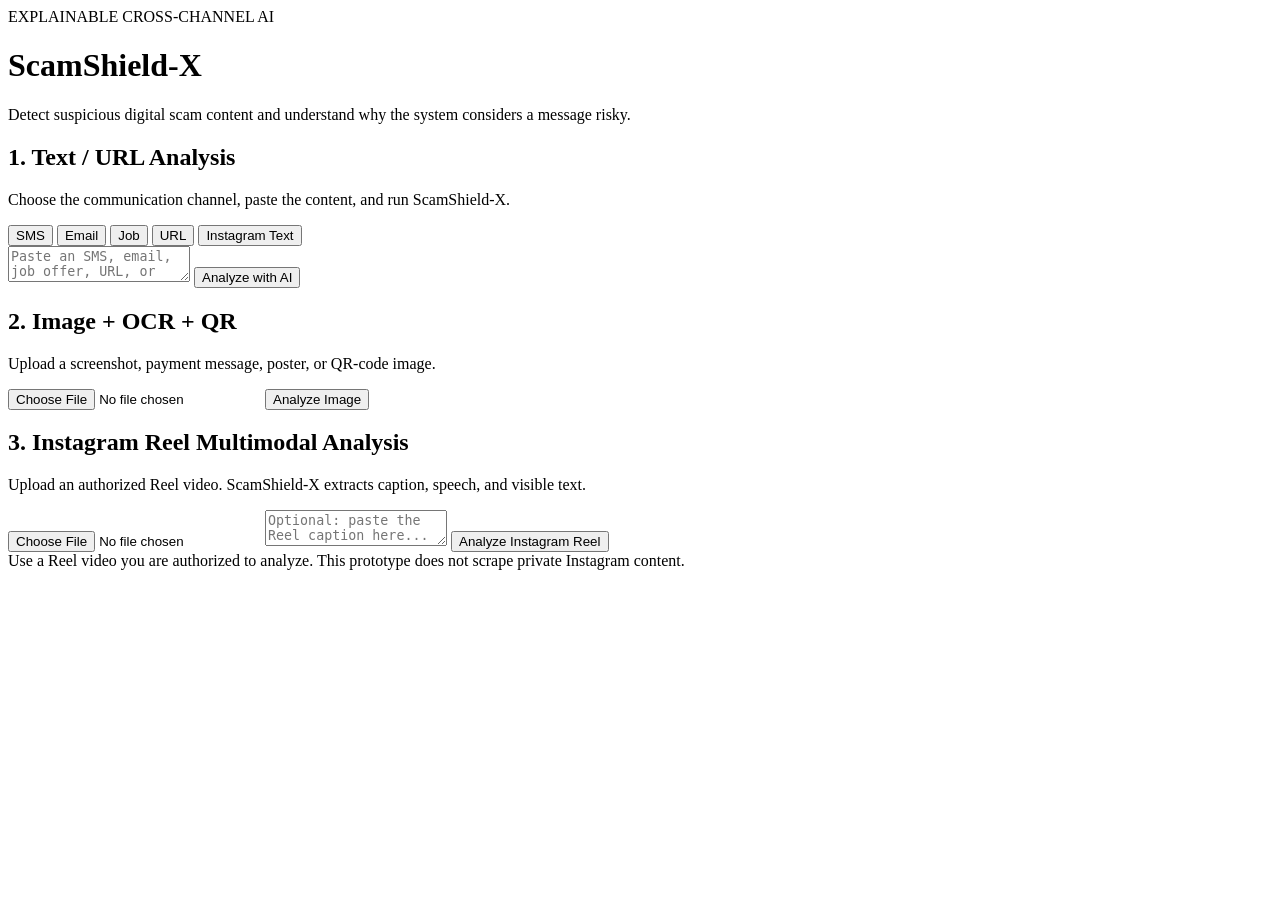
==== templates/index.html @ fc2a714b "Initial ScamShield-X project" ====
<!DOCTYPE html>
<html lang="en">

<head>

    <meta charset="UTF-8">

    <meta
        name="viewport"
        content="width=device-width, initial-scale=1.0"
    >

    <title>ScamShield-X</title>

    <link
        rel="stylesheet"
        href="{{ url_for('static', filename='style.css') }}"
    >

    <style>

        /* ==================================================
           EXPLAINABLE AI
           ================================================== */

        .xai-meta {
            margin-top: 10px;
            margin-bottom: 14px;
            font-size: 0.88rem;
            opacity: 0.75;
            line-height: 1.5;
        }

        .xai-item {
            margin-bottom: 14px;
            padding: 10px 0 10px 12px;
        }

        .xai-feature {
            font-weight: 700;
            font-size: 1rem;
        }

        .xai-direction {
            font-weight: 700;
            margin-top: 4px;
        }

        .xai-contribution {
            opacity: 0.78;
            font-size: 0.9rem;
            margin-top: 4px;
        }

        .scam-feature {
            border-left: 3px solid #ff5c75;
        }

        .legit-feature {
            border-left: 3px solid #35d07f;
        }

        .engine-box {
            margin-top: 15px;
            padding: 10px 14px;
            border-radius: 10px;
            background: rgba(255,255,255,0.05);
            font-size: 0.9rem;
        }

        .type-list {
            display: flex;
            flex-wrap: wrap;
            gap: 8px;
            margin-top: 8px;
        }

        .type-badge {
            padding: 5px 10px;
            border-radius: 999px;
            background: rgba(255,255,255,0.08);
            font-size: 0.82rem;
        }

        .confidence-box {
            margin-top: 10px;
            font-size: 0.95rem;
        }

    </style>

</head>


<body>

<div class="container">


    <!-- ==================================================
         HEADER
         ================================================== -->

    <header class="hero">

        <div class="badge">
            EXPLAINABLE CROSS-CHANNEL AI
        </div>

        <h1>
            ScamShield-X
        </h1>

        <p>
            Detect suspicious digital scam content
            and understand why the system considers
            a message risky.
        </p>

    </header>


    <!-- ==================================================
         TEXT ANALYSIS
         ================================================== -->

    <section class="card">

        <h2>
            1. Text / URL Analysis
        </h2>

        <p class="muted">
            Choose the communication channel,
            paste the content, and run ScamShield-X.
        </p>


        <div class="channel-grid">

            <button
                class="channel active"
                data-channel="sms"
            >
                SMS
            </button>

            <button
                class="channel"
                data-channel="email"
            >
                Email
            </button>

            <button
                class="channel"
                data-channel="job"
            >
                Job
            </button>

            <button
                class="channel"
                data-channel="url"
            >
                URL
            </button>

            <button
                class="channel"
                data-channel="instagram"
            >
                Instagram Text
            </button>

        </div>


        <textarea
            id="inputText"
            placeholder="Paste an SMS, email, job offer, URL, or Instagram caption/text..."
        ></textarea>


        <button
            id="analyzeButton"
            class="primary"
        >
            Analyze with AI
        </button>

    </section>


    <!-- ==================================================
         IMAGE ANALYSIS
         ================================================== -->

    <section class="card">

        <h2>
            2. Image + OCR + QR
        </h2>

        <p class="muted">
            Upload a screenshot, payment message,
            poster, or QR-code image.
        </p>


        <input
            id="imageInput"
            type="file"
            accept=".png,.jpg,.jpeg,.webp"
        >


        <button
            id="imageButton"
            class="secondary"
        >
            Analyze Image
        </button>

    </section>


    <!-- ==================================================
         REEL ANALYSIS
         ================================================== -->

    <section class="card">

        <h2>
            3. Instagram Reel Multimodal Analysis
        </h2>

        <p class="muted">
            Upload an authorized Reel video.
            ScamShield-X extracts caption,
            speech, and visible text.
        </p>


        <input
            id="videoInput"
            type="file"
            accept=".mp4,.mov,.avi,.mkv"
        >


        <textarea
            id="caption"
            class="small-textarea"
            placeholder="Optional: paste the Reel caption here..."
        ></textarea>


        <button
            id="reelButton"
            class="primary"
        >
            Analyze Instagram Reel
        </button>


        <div class="note">

            Use a Reel video you are authorized to analyze.
            This prototype does not scrape private Instagram content.

        </div>

    </section>


    <!-- ==================================================
         RESULT
         ================================================== -->

    <section
        class="card result"
        id="result"
        hidden
    >


        <!-- STATUS -->

        <div
            id="status"
            class="status"
        ></div>


        <!-- SUMMARY -->

        <div class="summary-grid">


            <div>

                <span>
                    Channel
                </span>

                <strong id="resultChannel">
                    -
                </strong>

            </div>


            <div>

                <span>
                    Language
                </span>

                <strong id="resultLanguage">
                    -
                </strong>

            </div>


            <div>

                <span>
                    Risk level
                </span>

                <strong id="riskLevel">
                    -
                </strong>

            </div>


            <div>

                <span>
                    Risk score
                </span>

                <strong id="riskScore">
                    -
                </strong>

            </div>


        </div>


        <!-- RISK BAR -->

        <div class="risk-bar">

            <div id="riskFill"></div>

        </div>


        <!-- CONFIDENCE -->

        <div
            class="confidence-box"
            id="confidenceBox"
        ></div>


        <!-- ANALYSIS ENGINE -->

        <div
            class="engine-box"
            id="engineBox"
        ></div>


        <!-- SCAM TYPES -->

        <div
            id="scamTypesBox"
            class="engine-box"
            hidden
        >

            <strong>
                Detected scam categories
            </strong>

            <div
                id="scamTypes"
                class="type-list"
            ></div>

        </div>


        <!-- ==================================================
             EXPLANATION COLUMNS
             ================================================== -->

        <div class="two-col">


            <!-- RULE-BASED EVIDENCE -->

            <div>

                <h3>
                    Rule-based evidence
                </h3>

                <ul id="reasonsList"></ul>

            </div>


            <!-- EXPLAINABLE AI / ML -->

            <div>

                <h3>
                    Explainable AI / ML explanation
                </h3>

                <div
                    class="xai-meta"
                    id="xaiMeta"
                ></div>

                <ul id="xaiList"></ul>

            </div>


        </div>


        <!-- ==================================================
             REEL DETAILS
             ================================================== -->

        <div
            id="reelDetails"
            class="evidence"
            hidden
        >

            <h3>
                Instagram Reel evidence
            </h3>


            <label>
                Caption
            </label>

            <pre id="captionOut"></pre>


            <label>
                Speech transcript
            </label>

            <pre id="transcriptOut"></pre>


            <label>
                On-screen OCR text
            </label>

            <pre id="ocrOut"></pre>


            <label>
                Combined model input
            </label>

            <pre id="combinedOut"></pre>

        </div>


        <!-- ==================================================
             IMAGE DETAILS
             ================================================== -->

        <div
            id="imageDetails"
            class="evidence"
            hidden
        >

            <h3>
                Image evidence
            </h3>


            <label>
                OCR text
            </label>

            <pre id="imageOcrOut"></pre>


            <label>
                QR content
            </label>

            <pre id="qrOut"></pre>

        </div>


        <!-- ==================================================
             SAFETY RECOMMENDATION
             ================================================== -->

        <div class="recommendation">

            <h3>
                Safety recommendation
            </h3>

            <p id="recommendation"></p>

        </div>


    </section>


    <!-- ==================================================
         ERROR
         ================================================== -->

    <div
        id="error"
        class="error"
        hidden
    ></div>


</div>


<script>


// ==========================================================
// GLOBAL STATE
// ==========================================================

let selectedChannel = "sms";


// ==========================================================
// HELPER
// ==========================================================

function $(id) {
    return document.getElementById(id);
}


// ==========================================================
// ERROR HANDLING
// ==========================================================

function setError(message) {

    $("error").textContent =
        message || "Unknown error.";

    $("error").hidden = false;

}


function clearError() {

    $("error").hidden = true;

}


// ==========================================================
// RESET OPTIONAL EVIDENCE
// ==========================================================

function resetEvidence() {

    $("reelDetails").hidden = true;

    $("imageDetails").hidden = true;

}


// ==========================================================
// HTML ESCAPING
// ==========================================================

function escapeHtml(value) {

    return String(value).replace(
        /[&<>'"]/g,
        character => ({

            "&": "&amp;",
            "<": "&lt;",
            ">": "&gt;",
            "'": "&#39;",
            '"': "&quot;"

        }[character])
    );

}


// ==========================================================
// CONFIDENCE FORMAT
// ==========================================================

function formatConfidence(value) {

    const number = Number(value);

    if (!Number.isFinite(number)) {
        return "N/A";
    }

    return (
        Math.max(
            0,
            Math.min(
                100,
                number * 100
            )
        ).toFixed(1)
        + "%"
    );

}


// ==========================================================
// DISPLAY ANALYSIS RESULT
// ==========================================================

function displayResult(data) {

    $("result").hidden = false;

    resetEvidence();


    // ------------------------------------------------------
    // Prediction
    // ------------------------------------------------------

    const scam =
        data.prediction === "SCAM";

    const suspicious =
        data.prediction === "SUSPICIOUS";


    if (scam) {

        $("status").textContent =
            "🚨 SCAM DETECTED";

        $("status").className =
            "status scam";

    }

    else if (suspicious) {

        $("status").textContent =
            "⚠️ SUSPICIOUS CONTENT";

        $("status").className =
            "status scam";

    }

    else {

        $("status").textContent =
            "✅ LIKELY LEGITIMATE";

        $("status").className =
            "status safe";

    }


    // ------------------------------------------------------
    // Summary
    // ------------------------------------------------------

    $("resultChannel").textContent =
        data.channel || "-";


    $("resultLanguage").textContent =
        data.language || "-";


    $("riskLevel").textContent =
        data.risk_level || "-";


    const riskScore =
        Number(data.risk_score || 0);


    $("riskScore").textContent =
        riskScore.toFixed(1) + "%";


    // Risk progress bar

    $("riskFill").style.width =
        Math.max(
            0,
            Math.min(
                100,
                riskScore
            )
        ) + "%";


    // ------------------------------------------------------
    // Confidence
    // ------------------------------------------------------

    $("confidenceBox").innerHTML =
        "<strong>Confidence:</strong> "
        +
        escapeHtml(
            formatConfidence(
                data.confidence
            )
        );


    // ------------------------------------------------------
    // Analysis engine
    // ------------------------------------------------------

    const engine =
        data._engine || "unknown";


    if (engine === "openai") {

        $("engineBox").innerHTML =
            "<strong>Analysis engine:</strong> "
            +
            "OpenAI AI analysis";

    }

    else if (
        engine === "local_fallback"
    ) {

        $("engineBox").innerHTML =
            "<strong>Analysis engine:</strong> "
            +
            "Local evidence-based fallback "
            +
            "(OpenAI unavailable/no credits)";

    }

    else {

        $("engineBox").innerHTML =
            "<strong>Analysis engine:</strong> "
            +
            escapeHtml(
                engine
            );

    }


    // ------------------------------------------------------
    // Scam categories
    // ------------------------------------------------------

    const scamTypes =
        Array.isArray(data.scam_type)
            ? data.scam_type
            : [];


    if (scamTypes.length > 0) {

        $("scamTypesBox").hidden =
            false;


        $("scamTypes").innerHTML =
            "";


        scamTypes.forEach(
            type => {

                const badge =
                    document.createElement(
                        "span"
                    );


                badge.className =
                    "type-badge";


                badge.textContent =
                    String(type)
                        .replaceAll(
                            "_",
                            " "
                        )
                        .replace(
                            /\b\w/g,
                            c => c.toUpperCase()
                        );


                $("scamTypes")
                    .appendChild(
                        badge
                    );

            }
        );

    }

    else {

        $("scamTypesBox").hidden =
            true;

    }


    // ======================================================
    // RULE-BASED EXPLANATION
    // ======================================================

    const reasons =
        $("reasonsList");


    reasons.innerHTML =
        "";


    const evidence =
        data.reasons ||
        data.evidence ||
        [];


    if (
        Array.isArray(evidence)
        &&
        evidence.length > 0
    ) {

        evidence.forEach(
            reason => {

                const li =
                    document.createElement(
                        "li"
                    );


                li.textContent =
                    reason;


                reasons.appendChild(
                    li
                );

            }
        );

    }

    else {

        const li =
            document.createElement(
                "li"
            );


        li.textContent =
            "No strong scam indicators were detected.";


        reasons.appendChild(
            li
        );

    }


    // ======================================================
    // EXPLAINABLE AI / ML
    // ======================================================

    const xai =
        $("xaiList");


    xai.innerHTML =
        "";


    const xaiData =
        Array.isArray(data.xai)
            ? data.xai
            : [];


    // ------------------------------------------------------
    // Explanation source
    // ------------------------------------------------------

    if (
        data.xai_source ===
        "trained_unified_ml_model"
    ) {

        $("xaiMeta").textContent =
            "Learned feature contribution from the trained unified ML model.";

    }

    else {

        $("xaiMeta").textContent =
            "Evidence-based explanation generated from detected scam signals.";

    }


    // ------------------------------------------------------
    // No explanation
    // ------------------------------------------------------

    if (xaiData.length === 0) {

        const li =
            document.createElement(
                "li"
            );


        li.textContent =
            "No explanation features were returned.";


        xai.appendChild(
            li
        );

    }


    // ------------------------------------------------------
    // Display every XAI feature
    // ------------------------------------------------------

    xaiData.forEach(
        item => {


            const li =
                document.createElement(
                    "li"
                );


            // ------------------------------------------------
            // Direction class
            // ------------------------------------------------

            li.className =
                item.direction === "SCAM"
                    ? "xai-item scam-feature"
                    : "xai-item legit-feature";


            // ------------------------------------------------
            // Feature
            // ------------------------------------------------

            const feature =
                escapeHtml(
                    item.feature ||
                    "Unknown feature"
                );


            // ------------------------------------------------
            // Direction
            // ------------------------------------------------

            const direction =
                escapeHtml(
                    item.direction ||
                    "SIGNAL"
                );


            // ------------------------------------------------
            // Numerical contribution
            // ------------------------------------------------

            const rawContribution =
                Number(
                    item.contribution ?? 0
                );


            const contribution =
                Number.isFinite(
                    rawContribution
                )
                    ? rawContribution
                    : 0;


            // ------------------------------------------------
            // Show + for positive contribution
            // ------------------------------------------------

            const contributionText =
                contribution >= 0
                    ? "+"
                      +
                      contribution.toFixed(5)
                    : contribution.toFixed(5);


            // ------------------------------------------------
            // Strength
            // ------------------------------------------------

            const strength =
                escapeHtml(
                    item.strength ||
                    "Model signal"
                );


            // ------------------------------------------------
            // Human-readable explanation
            // ------------------------------------------------

            li.innerHTML =
                `
                <div class="xai-feature">
                    Feature: "${feature}"
                </div>

                <div class="xai-direction">
                    Influence: ${direction}
                </div>

                <div class="xai-contribution">
                    Contribution: ${contributionText}
                    · ${strength}
                </div>
                `;


            xai.appendChild(
                li
            );

        }
    );


    // ======================================================
    // SAFETY RECOMMENDATION
    // ======================================================

    $("recommendation").textContent =
        data.recommendation ||
        "";


    // ======================================================
    // INSTAGRAM REEL DETAILS
    // ======================================================

    if (
        data.channel === "instagram"
    ) {

        $("reelDetails").hidden =
            false;


        $("captionOut").textContent =
            data.caption ||
            "No caption supplied.";


        $("transcriptOut").textContent =
            data.transcript ||
            "No speech transcript extracted.";


        $("ocrOut").textContent =
            data.ocr_text ||
            "No on-screen text extracted.";


        $("combinedOut").textContent =
            data.combined_text ||
            "";

    }


    // ======================================================
    // IMAGE DETAILS
    // ======================================================

    if (
        data.channel === "image"
    ) {

        $("imageDetails").hidden =
            false;


        $("imageOcrOut").textContent =
            data.ocr_text ||
            "No OCR text.";


        $("qrOut").textContent =
            (
                data.qr_data || []
            ).join("\n")
            ||
            "No QR code detected.";

    }

}


// ==========================================================
// CHANNEL SELECTION
// ==========================================================

document
    .querySelectorAll(".channel")
    .forEach(
        button => {

            button.addEventListener(
                "click",
                () => {


                    document
                        .querySelectorAll(
                            ".channel"
                        )
                        .forEach(
                            b =>
                                b.classList.remove(
                                    "active"
                                )
                        );


                    button.classList.add(
                        "active"
                    );


                    selectedChannel =
                        button.dataset.channel;

                }
            );

        }
    );


// ==========================================================
// TEXT ANALYSIS
// ==========================================================

$("analyzeButton")
    .addEventListener(
        "click",
        async () => {


            clearError();


            const text =
                $("inputText")
                    .value
                    .trim();


            if (!text) {

                setError(
                    "Enter text before analyzing."
                );

                return;

            }


            const button =
                $("analyzeButton");


            button.disabled =
                true;


            button.textContent =
                "Analyzing...";


            try {


                const response =
                    await fetch(
                        "/analyze",
                        {
                            method: "POST",

                            headers: {
                                "Content-Type":
                                    "application/json"
                            },

                            body:
                                JSON.stringify(
                                    {
                                        text: text,
                                        channel:
                                            selectedChannel
                                    }
                                )
                        }
                    );


                const data =
                    await response.json();


                if (!response.ok) {

                    throw new Error(
                        data.error ||
                        "Analysis failed."
                    );

                }


                displayResult(
                    data
                );


            }

            catch (error) {

                setError(
                    error.message
                );

            }

            finally {

                button.disabled =
                    false;


                button.textContent =
                    "Analyze with AI";

            }

        }
    );


// ==========================================================
// IMAGE ANALYSIS
// ==========================================================

$("imageButton")
    .addEventListener(
        "click",
        async () => {


            clearError();


            const file =
                $("imageInput")
                    .files[0];


            if (!file) {

                setError(
                    "Select an image first."
                );

                return;

            }


            const button =
                $("imageButton");


            button.disabled =
                true;


            button.textContent =
                "Reading OCR + QR...";


            const form =
                new FormData();


            form.append(
                "image",
                file
            );


            try {


                const response =
                    await fetch(
                        "/analyze-image",
                        {
                            method: "POST",
                            body: form
                        }
                    );


                const data =
                    await response.json();


                if (!response.ok) {

                    throw new Error(
                        data.error ||
                        "Image analysis failed."
                    );

                }


                displayResult(
                    data
                );


            }

            catch (error) {

                setError(
                    error.message
                );

            }

            finally {

                button.disabled =
                    false;


                button.textContent =
                    "Analyze Image";

            }

        }
    );


// ==========================================================
// INSTAGRAM REEL ANALYSIS
// ==========================================================

$("reelButton")
    .addEventListener(
        "click",
        async () => {


            clearError();


            const file =
                $("videoInput")
                    .files[0];


            if (!file) {

                setError(
                    "Select an Instagram Reel video first."
                );

                return;

            }


            const button =
                $("reelButton");


            button.disabled =
                true;


            button.textContent =
                "Extracting audio + OCR + analyzing...";


            const form =
                new FormData();


            form.append(
                "video",
                file
            );


            form.append(
                "caption",
                $("caption").value
            );


            try {


                const response =
                    await fetch(
                        "/analyze-reel",
                        {
                            method: "POST",
                            body: form
                        }
                    );


                const data =
                    await response.json();


                if (!response.ok) {

                    throw new Error(
                        data.error ||
                        "Reel analysis failed."
                    );

                }


                displayResult(
                    data
                );


            }

            catch (error) {

                setError(
                    error.message
                );

            }

            finally {

                button.disabled =
                    false;


                button.textContent =
                    "Analyze Instagram Reel";

            }

        }
    );

</script>

</body>

</html>
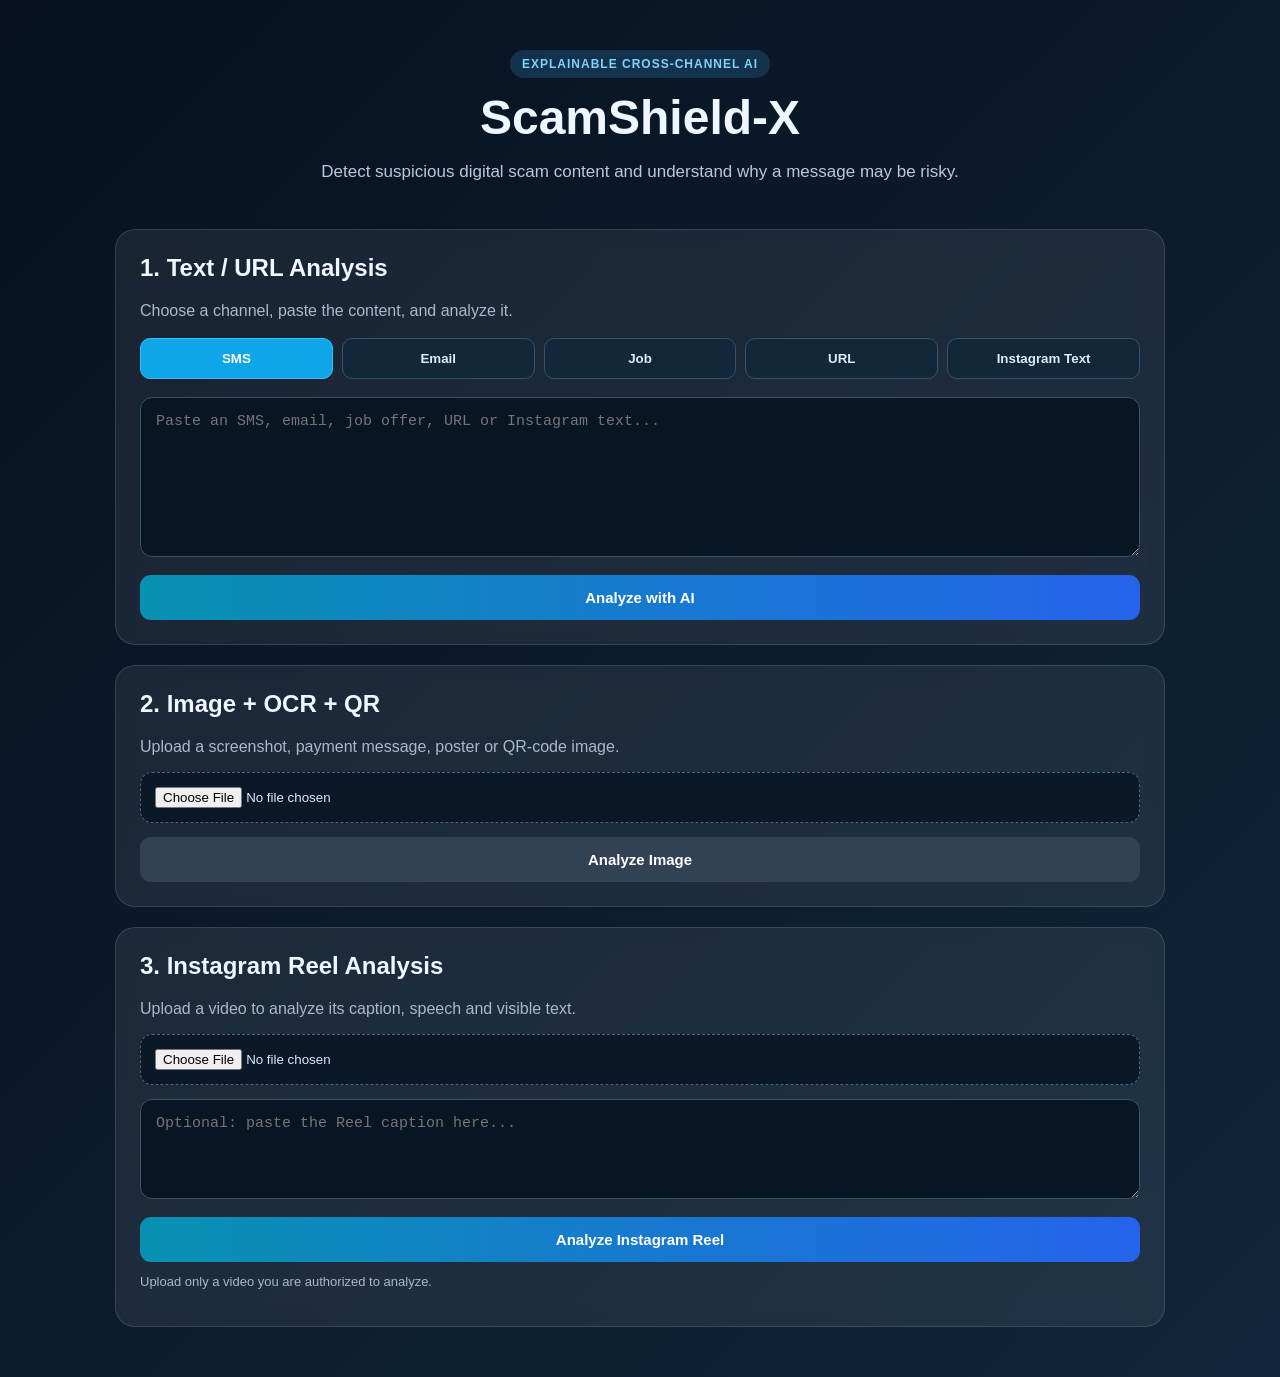
==== commit ca6bb5c2: "Add Netlify homepage" ====
--- a/templates/index.html
+++ b/templates/index.html
@@ -1,33 +1,19 @@
+
 <!DOCTYPE html>
 <html lang="en">
-
 <head>
-
     <meta charset="UTF-8">
-
-    <meta
-        name="viewport"
-        content="width=device-width, initial-scale=1.0"
-    >
-
-    <title>ScamShield-X</title>
-
-    <link
-        rel="stylesheet"
-        href="{{ url_for('static', filename='style.css') }}"
-    >
+    <meta name="viewport" content="width=device-width, initial-scale=1.0">
+    <title>ScamShield-X | AI Scam Detection</title>
+
+    <!-- Netlify-compatible CSS path -->
+    <link rel="stylesheet" href="/static/style.css">
 
     <style>
-
-        /* ==================================================
-           EXPLAINABLE AI
-           ================================================== */
-
         .xai-meta {
-            margin-top: 10px;
-            margin-bottom: 14px;
-            font-size: 0.88rem;
-            opacity: 0.75;
+            margin: 10px 0 14px;
+            font-size: .88rem;
+            opacity: .75;
             line-height: 1.5;
         }
 
@@ -36,36 +22,18 @@
             padding: 10px 0 10px 12px;
         }
 
-        .xai-feature {
-            font-weight: 700;
-            font-size: 1rem;
-        }
-
-        .xai-direction {
-            font-weight: 700;
-            margin-top: 4px;
-        }
-
-        .xai-contribution {
-            opacity: 0.78;
-            font-size: 0.9rem;
-            margin-top: 4px;
-        }
-
-        .scam-feature {
-            border-left: 3px solid #ff5c75;
-        }
-
-        .legit-feature {
-            border-left: 3px solid #35d07f;
-        }
+        .xai-feature { font-weight: 700; }
+        .xai-direction { font-weight: 700; margin-top: 4px; }
+        .xai-contribution { opacity: .78; font-size: .9rem; margin-top: 4px; }
+        .scam-feature { border-left: 3px solid #ff5c75; }
+        .legit-feature { border-left: 3px solid #35d07f; }
 
         .engine-box {
             margin-top: 15px;
             padding: 10px 14px;
             border-radius: 10px;
-            background: rgba(255,255,255,0.05);
-            font-size: 0.9rem;
+            background: rgba(128,128,128,.12);
+            font-size: .9rem;
         }
 
         .type-list {
@@ -78,1476 +46,495 @@
         .type-badge {
             padding: 5px 10px;
             border-radius: 999px;
-            background: rgba(255,255,255,0.08);
-            font-size: 0.82rem;
-        }
-
-        .confidence-box {
-            margin-top: 10px;
-            font-size: 0.95rem;
-        }
-
+            background: rgba(128,128,128,.15);
+            font-size: .82rem;
+        }
+
+        .confidence-box { margin-top: 10px; }
+        .error {
+            color: #d93025;
+            padding: 12px;
+            margin-top: 12px;
+            white-space: pre-wrap;
+        }
+
+        button:disabled { opacity: .6; cursor: wait; }
+        [hidden] { display: none !important; }
+
+        .risk-bar {
+            height: 10px;
+            background: rgba(128,128,128,.2);
+            border-radius: 8px;
+            overflow: hidden;
+            margin-top: 12px;
+        }
+
+        #riskFill {
+            height: 100%;
+            width: 0;
+            background: #ff5c75;
+            transition: width .3s;
+        }
+
+        pre {
+            white-space: pre-wrap;
+            overflow-wrap: anywhere;
+        }
+
+        .status {
+            font-weight: bold;
+            font-size: 1.2rem;
+            margin-bottom: 16px;
+        }
+
+        .status.safe { color: #20a464; }
+        .status.scam { color: #e7475b; }
     </style>
-
 </head>
 
-
 <body>
-
 <div class="container">
 
-
-    <!-- ==================================================
-         HEADER
-         ================================================== -->
-
     <header class="hero">
-
-        <div class="badge">
-            EXPLAINABLE CROSS-CHANNEL AI
-        </div>
-
-        <h1>
-            ScamShield-X
-        </h1>
-
+        <div class="badge">EXPLAINABLE CROSS-CHANNEL AI</div>
+        <h1>ScamShield-X</h1>
         <p>
-            Detect suspicious digital scam content
-            and understand why the system considers
-            a message risky.
+            Detect suspicious digital scam content and understand
+            why a message may be risky.
         </p>
-
     </header>
 
-
-    <!-- ==================================================
-         TEXT ANALYSIS
-         ================================================== -->
-
+    <!-- TEXT ANALYSIS -->
     <section class="card">
-
-        <h2>
-            1. Text / URL Analysis
-        </h2>
-
+        <h2>1. Text / URL Analysis</h2>
         <p class="muted">
-            Choose the communication channel,
-            paste the content, and run ScamShield-X.
+            Choose a channel, paste the content, and analyze it.
         </p>
 
-
         <div class="channel-grid">
-
-            <button
-                class="channel active"
-                data-channel="sms"
-            >
-                SMS
-            </button>
-
-            <button
-                class="channel"
-                data-channel="email"
-            >
-                Email
-            </button>
-
-            <button
-                class="channel"
-                data-channel="job"
-            >
-                Job
-            </button>
-
-            <button
-                class="channel"
-                data-channel="url"
-            >
-                URL
-            </button>
-
-            <button
-                class="channel"
-                data-channel="instagram"
-            >
-                Instagram Text
-            </button>
-
-        </div>
-
-
-        <textarea
-            id="inputText"
-            placeholder="Paste an SMS, email, job offer, URL, or Instagram caption/text..."
-        ></textarea>
-
-
-        <button
-            id="analyzeButton"
-            class="primary"
-        >
-            Analyze with AI
-        </button>
-
+            <button class="channel active" data-channel="sms">SMS</button>
+            <button class="channel" data-channel="email">Email</button>
+            <button class="channel" data-channel="job">Job</button>
+            <button class="channel" data-channel="url">URL</button>
+            <button class="channel" data-channel="instagram">Instagram Text</button>
+        </div>
+
+        <textarea id="inputText"
+            placeholder="Paste an SMS, email, job offer, URL or Instagram text..."></textarea>
+
+        <button id="analyzeButton" class="primary">Analyze with AI</button>
     </section>
 
-
-    <!-- ==================================================
-         IMAGE ANALYSIS
-         ================================================== -->
-
+    <!-- IMAGE ANALYSIS -->
     <section class="card">
-
-        <h2>
-            2. Image + OCR + QR
-        </h2>
-
+        <h2>2. Image + OCR + QR</h2>
         <p class="muted">
-            Upload a screenshot, payment message,
-            poster, or QR-code image.
+            Upload a screenshot, payment message, poster or QR-code image.
         </p>
 
-
-        <input
-            id="imageInput"
-            type="file"
-            accept=".png,.jpg,.jpeg,.webp"
-        >
-
-
-        <button
-            id="imageButton"
-            class="secondary"
-        >
-            Analyze Image
-        </button>
-
+        <input id="imageInput" type="file"
+            accept=".png,.jpg,.jpeg,.webp,image/*">
+
+        <button id="imageButton" class="secondary">Analyze Image</button>
     </section>
 
-
-    <!-- ==================================================
-         REEL ANALYSIS
-         ================================================== -->
-
+    <!-- REEL ANALYSIS -->
     <section class="card">
-
-        <h2>
-            3. Instagram Reel Multimodal Analysis
-        </h2>
-
+        <h2>3. Instagram Reel Analysis</h2>
         <p class="muted">
-            Upload an authorized Reel video.
-            ScamShield-X extracts caption,
-            speech, and visible text.
+            Upload a video to analyze its caption, speech and visible text.
         </p>
 
-
-        <input
-            id="videoInput"
-            type="file"
-            accept=".mp4,.mov,.avi,.mkv"
-        >
-
-
-        <textarea
-            id="caption"
-            class="small-textarea"
-            placeholder="Optional: paste the Reel caption here..."
-        ></textarea>
-
-
-        <button
-            id="reelButton"
-            class="primary"
-        >
+        <input id="videoInput" type="file"
+            accept=".mp4,.mov,.avi,.mkv,video/*">
+
+        <textarea id="caption" class="small-textarea"
+            placeholder="Optional: paste the Reel caption here..."></textarea>
+
+        <button id="reelButton" class="primary">
             Analyze Instagram Reel
         </button>
 
-
-        <div class="note">
-
-            Use a Reel video you are authorized to analyze.
-            This prototype does not scrape private Instagram content.
-
-        </div>
-
+        <p class="note">
+            Upload only a video you are authorized to analyze.
+        </p>
     </section>
 
-
-    <!-- ==================================================
-         RESULT
-         ================================================== -->
-
-    <section
-        class="card result"
-        id="result"
-        hidden
-    >
-
-
-        <!-- STATUS -->
-
-        <div
-            id="status"
-            class="status"
-        ></div>
-
-
-        <!-- SUMMARY -->
+    <!-- RESULTS -->
+    <section class="card result" id="result" hidden>
+        <div id="status" class="status"></div>
 
         <div class="summary-grid">
-
-
+            <div><span>Channel</span><strong id="resultChannel">-</strong></div>
+            <div><span>Language</span><strong id="resultLanguage">-</strong></div>
+            <div><span>Risk level</span><strong id="riskLevel">-</strong></div>
+            <div><span>Risk score</span><strong id="riskScore">-</strong></div>
+        </div>
+
+        <div class="risk-bar"><div id="riskFill"></div></div>
+        <div id="confidenceBox" class="confidence-box"></div>
+        <div id="engineBox" class="engine-box"></div>
+
+        <div id="scamTypesBox" class="engine-box" hidden>
+            <strong>Detected scam categories</strong>
+            <div id="scamTypes" class="type-list"></div>
+        </div>
+
+        <div class="two-col">
             <div>
-
-                <span>
-                    Channel
-                </span>
-
-                <strong id="resultChannel">
-                    -
-                </strong>
-
+                <h3>Rule-based evidence</h3>
+                <ul id="reasonsList"></ul>
             </div>
 
-
             <div>
-
-                <span>
-                    Language
-                </span>
-
-                <strong id="resultLanguage">
-                    -
-                </strong>
-
+                <h3>Explainable AI / ML explanation</h3>
+                <div id="xaiMeta" class="xai-meta"></div>
+                <ul id="xaiList"></ul>
             </div>
-
-
-            <div>
-
-                <span>
-                    Risk level
-                </span>
-
-                <strong id="riskLevel">
-                    -
-                </strong>
-
-            </div>
-
-
-            <div>
-
-                <span>
-                    Risk score
-                </span>
-
-                <strong id="riskScore">
-                    -
-                </strong>
-
-            </div>
-
-
-        </div>
-
-
-        <!-- RISK BAR -->
-
-        <div class="risk-bar">
-
-            <div id="riskFill"></div>
-
-        </div>
-
-
-        <!-- CONFIDENCE -->
-
-        <div
-            class="confidence-box"
-            id="confidenceBox"
-        ></div>
-
-
-        <!-- ANALYSIS ENGINE -->
-
-        <div
-            class="engine-box"
-            id="engineBox"
-        ></div>
-
-
-        <!-- SCAM TYPES -->
-
-        <div
-            id="scamTypesBox"
-            class="engine-box"
-            hidden
-        >
-
-            <strong>
-                Detected scam categories
-            </strong>
-
-            <div
-                id="scamTypes"
-                class="type-list"
-            ></div>
-
-        </div>
-
-
-        <!-- ==================================================
-             EXPLANATION COLUMNS
-             ================================================== -->
-
-        <div class="two-col">
-
-
-            <!-- RULE-BASED EVIDENCE -->
-
-            <div>
-
-                <h3>
-                    Rule-based evidence
-                </h3>
-
-                <ul id="reasonsList"></ul>
-
-            </div>
-
-
-            <!-- EXPLAINABLE AI / ML -->
-
-            <div>
-
-                <h3>
-                    Explainable AI / ML explanation
-                </h3>
-
-                <div
-                    class="xai-meta"
-                    id="xaiMeta"
-                ></div>
-
-                <ul id="xaiList"></ul>
-
-            </div>
-
-
-        </div>
-
-
-        <!-- ==================================================
-             REEL DETAILS
-             ================================================== -->
-
-        <div
-            id="reelDetails"
-            class="evidence"
-            hidden
-        >
-
-            <h3>
-                Instagram Reel evidence
-            </h3>
-
-
-            <label>
-                Caption
-            </label>
-
-            <pre id="captionOut"></pre>
-
-
-            <label>
-                Speech transcript
-            </label>
-
-            <pre id="transcriptOut"></pre>
-
-
-            <label>
-                On-screen OCR text
-            </label>
-
-            <pre id="ocrOut"></pre>
-
-
-            <label>
-                Combined model input
-            </label>
-
-            <pre id="combinedOut"></pre>
-
-        </div>
-
-
-        <!-- ==================================================
-             IMAGE DETAILS
-             ================================================== -->
-
-        <div
-            id="imageDetails"
-            class="evidence"
-            hidden
-        >
-
-            <h3>
-                Image evidence
-            </h3>
-
-
-            <label>
-                OCR text
-            </label>
-
-            <pre id="imageOcrOut"></pre>
-
-
-            <label>
-                QR content
-            </label>
-
-            <pre id="qrOut"></pre>
-
-        </div>
-
-
-        <!-- ==================================================
-             SAFETY RECOMMENDATION
-             ================================================== -->
+        </div>
+
+        <div id="reelDetails" class="evidence" hidden>
+            <h3>Instagram Reel evidence</h3>
+            <label>Caption</label><pre id="captionOut"></pre>
+            <label>Speech transcript</label><pre id="transcriptOut"></pre>
+            <label>On-screen OCR text</label><pre id="ocrOut"></pre>
+            <label>Combined model input</label><pre id="combinedOut"></pre>
+        </div>
+
+        <div id="imageDetails" class="evidence" hidden>
+            <h3>Image evidence</h3>
+            <label>OCR text</label><pre id="imageOcrOut"></pre>
+            <label>QR content</label><pre id="qrOut"></pre>
+        </div>
 
         <div class="recommendation">
-
-            <h3>
-                Safety recommendation
-            </h3>
-
+            <h3>Safety recommendation</h3>
             <p id="recommendation"></p>
-
-        </div>
-
-
+        </div>
     </section>
 
-
-    <!-- ==================================================
-         ERROR
-         ================================================== -->
-
-    <div
-        id="error"
-        class="error"
-        hidden
-    ></div>
-
-
+    <div id="error" class="error" role="alert" hidden></div>
 </div>
 
-
 <script>
-
-
-// ==========================================================
-// GLOBAL STATE
-// ==========================================================
+"use strict";
+
+/*
+ * IMPORTANT:
+ * Keep API_BASE empty for now.
+ * Once your Flask backend is deployed, put its base URL here.
+ * Example: const API_BASE = "https://your-backend.example.com";
+ */
+const API_BASE = "";
+
+function apiUrl(path) {
+    return `${API_BASE}${path}`;
+}
 
 let selectedChannel = "sms";
 
-
-// ==========================================================
-// HELPER
-// ==========================================================
-
-function $(id) {
-    return document.getElementById(id);
-}
-
-
-// ==========================================================
-// ERROR HANDLING
-// ==========================================================
+const $ = id => document.getElementById(id);
 
 function setError(message) {
-
-    $("error").textContent =
-        message || "Unknown error.";
-
+    $("error").textContent = message || "An unknown error occurred.";
     $("error").hidden = false;
-
-}
-
+}
 
 function clearError() {
-
+    $("error").textContent = "";
     $("error").hidden = true;
-
-}
-
-
-// ==========================================================
-// RESET OPTIONAL EVIDENCE
-// ==========================================================
+}
 
 function resetEvidence() {
-
     $("reelDetails").hidden = true;
-
     $("imageDetails").hidden = true;
-
-}
-
-
-// ==========================================================
-// HTML ESCAPING
-// ==========================================================
-
-function escapeHtml(value) {
-
-    return String(value).replace(
-        /[&<>'"]/g,
-        character => ({
-
-            "&": "&amp;",
-            "<": "&lt;",
-            ">": "&gt;",
-            "'": "&#39;",
-            '"': "&quot;"
-
-        }[character])
-    );
-
-}
-
-
-// ==========================================================
-// CONFIDENCE FORMAT
-// ==========================================================
+    $("scamTypesBox").hidden = true;
+}
 
 function formatConfidence(value) {
-
-    const number = Number(value);
-
-    if (!Number.isFinite(number)) {
-        return "N/A";
-    }
-
-    return (
-        Math.max(
-            0,
-            Math.min(
-                100,
-                number * 100
-            )
-        ).toFixed(1)
-        + "%"
-    );
-
-}
-
-
-// ==========================================================
-// DISPLAY ANALYSIS RESULT
-// ==========================================================
+    let number = Number(value);
+
+    if (!Number.isFinite(number)) return "N/A";
+
+    // Supports confidence returned as either 0-1 or 0-100.
+    if (number <= 1) number *= 100;
+
+    return Math.max(0, Math.min(100, number)).toFixed(1) + "%";
+}
+
+function addListItem(list, text) {
+    const li = document.createElement("li");
+    li.textContent = String(text);
+    list.appendChild(li);
+}
 
 function displayResult(data) {
-
     $("result").hidden = false;
-
     resetEvidence();
 
-
-    // ------------------------------------------------------
-    // Prediction
-    // ------------------------------------------------------
-
-    const scam =
-        data.prediction === "SCAM";
-
-    const suspicious =
-        data.prediction === "SUSPICIOUS";
-
-
-    if (scam) {
-
-        $("status").textContent =
-            "🚨 SCAM DETECTED";
-
-        $("status").className =
-            "status scam";
-
-    }
-
-    else if (suspicious) {
-
-        $("status").textContent =
-            "⚠️ SUSPICIOUS CONTENT";
-
-        $("status").className =
-            "status scam";
-
-    }
-
-    else {
-
-        $("status").textContent =
-            "✅ LIKELY LEGITIMATE";
-
-        $("status").className =
-            "status safe";
-
-    }
-
-
-    // ------------------------------------------------------
-    // Summary
-    // ------------------------------------------------------
-
-    $("resultChannel").textContent =
-        data.channel || "-";
-
-
-    $("resultLanguage").textContent =
-        data.language || "-";
-
-
-    $("riskLevel").textContent =
-        data.risk_level || "-";
-
-
-    const riskScore =
-        Number(data.risk_score || 0);
-
-
-    $("riskScore").textContent =
-        riskScore.toFixed(1) + "%";
-
-
-    // Risk progress bar
-
-    $("riskFill").style.width =
-        Math.max(
-            0,
-            Math.min(
-                100,
-                riskScore
-            )
-        ) + "%";
-
-
-    // ------------------------------------------------------
-    // Confidence
-    // ------------------------------------------------------
-
-    $("confidenceBox").innerHTML =
-        "<strong>Confidence:</strong> "
-        +
-        escapeHtml(
-            formatConfidence(
-                data.confidence
-            )
-        );
-
-
-    // ------------------------------------------------------
-    // Analysis engine
-    // ------------------------------------------------------
-
-    const engine =
-        data._engine || "unknown";
-
-
-    if (engine === "openai") {
-
-        $("engineBox").innerHTML =
-            "<strong>Analysis engine:</strong> "
-            +
-            "OpenAI AI analysis";
-
-    }
-
-    else if (
-        engine === "local_fallback"
+    const prediction = String(data.prediction || "UNKNOWN").toUpperCase();
+    const status = $("status");
+
+    if (prediction === "SCAM") {
+        status.textContent = "🚨 SCAM DETECTED";
+        status.className = "status scam";
+    } else if (prediction === "SUSPICIOUS") {
+        status.textContent = "⚠️ SUSPICIOUS CONTENT";
+        status.className = "status scam";
+    } else if (
+        prediction === "SAFE" ||
+        prediction === "LEGITIMATE" ||
+        prediction === "LIKELY LEGITIMATE"
     ) {
-
-        $("engineBox").innerHTML =
-            "<strong>Analysis engine:</strong> "
-            +
-            "Local evidence-based fallback "
-            +
-            "(OpenAI unavailable/no credits)";
-
-    }
-
-    else {
-
-        $("engineBox").innerHTML =
-            "<strong>Analysis engine:</strong> "
-            +
-            escapeHtml(
-                engine
+        status.textContent = "✅ LIKELY LEGITIMATE";
+        status.className = "status safe";
+    } else {
+        status.textContent = "Analysis result: " + prediction;
+        status.className = "status";
+    }
+
+    $("resultChannel").textContent = data.channel || "-";
+    $("resultLanguage").textContent = data.language || "-";
+    $("riskLevel").textContent = data.risk_level || "-";
+
+    let score = Number(data.risk_score ?? 0);
+    if (!Number.isFinite(score)) score = 0;
+    score = Math.max(0, Math.min(100, score));
+
+    $("riskScore").textContent = score.toFixed(1) + "%";
+    $("riskFill").style.width = score + "%";
+
+    $("confidenceBox").textContent =
+        "Confidence: " + formatConfidence(data.confidence);
+
+    $("engineBox").textContent =
+        "Analysis engine: " + (data._engine || "unknown");
+
+    const types = Array.isArray(data.scam_type) ? data.scam_type : [];
+    const typeContainer = $("scamTypes");
+    typeContainer.replaceChildren();
+
+    if (types.length) {
+        $("scamTypesBox").hidden = false;
+
+        types.forEach(type => {
+            const badge = document.createElement("span");
+            badge.className = "type-badge";
+            badge.textContent = String(type).replaceAll("_", " ");
+            typeContainer.appendChild(badge);
+        });
+    }
+
+    const reasonsList = $("reasonsList");
+    reasonsList.replaceChildren();
+
+    const reasons = data.reasons || data.evidence || [];
+    if (Array.isArray(reasons) && reasons.length) {
+        reasons.forEach(reason => addListItem(reasonsList, reason));
+    } else {
+        addListItem(reasonsList, "No specific evidence was returned.");
+    }
+
+    const xaiList = $("xaiList");
+    xaiList.replaceChildren();
+
+    const xai = Array.isArray(data.xai) ? data.xai : [];
+
+    $("xaiMeta").textContent =
+        data.xai_source === "trained_unified_ml_model"
+            ? "Feature contributions from the trained machine-learning model."
+            : "Evidence-based explanation returned by the analysis system.";
+
+    if (!xai.length) {
+        addListItem(xaiList, "No explanation features were returned.");
+    }
+
+    xai.forEach(item => {
+        const li = document.createElement("li");
+        li.className = "xai-item " +
+            (item.direction === "SCAM" ? "scam-feature" : "legit-feature");
+
+        const feature = document.createElement("div");
+        feature.className = "xai-feature";
+        feature.textContent = "Feature: " + (item.feature || "Unknown");
+
+        const direction = document.createElement("div");
+        direction.className = "xai-direction";
+        direction.textContent = "Influence: " + (item.direction || "SIGNAL");
+
+        const contribution = document.createElement("div");
+        contribution.className = "xai-contribution";
+
+        let amount = Number(item.contribution ?? 0);
+        if (!Number.isFinite(amount)) amount = 0;
+
+        contribution.textContent =
+            "Contribution: " + (amount >= 0 ? "+" : "") +
+            amount.toFixed(5) + " · " + (item.strength || "Model signal");
+
+        li.append(feature, direction, contribution);
+        xaiList.appendChild(li);
+    });
+
+    $("recommendation").textContent =
+        data.recommendation || "Verify the information using an official source.";
+
+    if (String(data.channel || "").toLowerCase() === "instagram") {
+        $("reelDetails").hidden = false;
+        $("captionOut").textContent = data.caption || "No caption supplied.";
+        $("transcriptOut").textContent =
+            data.transcript || "No speech transcript extracted.";
+        $("ocrOut").textContent =
+            data.ocr_text || "No on-screen text extracted.";
+        $("combinedOut").textContent = data.combined_text || "";
+    }
+
+    if (String(data.channel || "").toLowerCase() === "image") {
+        $("imageDetails").hidden = false;
+        $("imageOcrOut").textContent = data.ocr_text || "No OCR text.";
+        $("qrOut").textContent = Array.isArray(data.qr_data)
+            ? data.qr_data.join("\n") || "No QR code detected."
+            : data.qr_data || "No QR code detected.";
+    }
+
+    $("result").scrollIntoView({ behavior: "smooth", block: "start" });
+}
+
+async function sendRequest(path, options) {
+    const response = await fetch(apiUrl(path), options);
+    const contentType = response.headers.get("content-type") || "";
+
+    if (!contentType.includes("application/json")) {
+        if (!response.ok) {
+            throw new Error(
+                "The backend is not connected or returned an error. " +
+                "Your Netlify frontend needs a deployed Flask backend."
             );
-
-    }
-
-
-    // ------------------------------------------------------
-    // Scam categories
-    // ------------------------------------------------------
-
-    const scamTypes =
-        Array.isArray(data.scam_type)
-            ? data.scam_type
-            : [];
-
-
-    if (scamTypes.length > 0) {
-
-        $("scamTypesBox").hidden =
-            false;
-
-
-        $("scamTypes").innerHTML =
-            "";
-
-
-        scamTypes.forEach(
-            type => {
-
-                const badge =
-                    document.createElement(
-                        "span"
-                    );
-
-
-                badge.className =
-                    "type-badge";
-
-
-                badge.textContent =
-                    String(type)
-                        .replaceAll(
-                            "_",
-                            " "
-                        )
-                        .replace(
-                            /\b\w/g,
-                            c => c.toUpperCase()
-                        );
-
-
-                $("scamTypes")
-                    .appendChild(
-                        badge
-                    );
-
-            }
-        );
-
-    }
-
-    else {
-
-        $("scamTypesBox").hidden =
-            true;
-
-    }
-
-
-    // ======================================================
-    // RULE-BASED EXPLANATION
-    // ======================================================
-
-    const reasons =
-        $("reasonsList");
-
-
-    reasons.innerHTML =
-        "";
-
-
-    const evidence =
-        data.reasons ||
-        data.evidence ||
-        [];
-
-
-    if (
-        Array.isArray(evidence)
-        &&
-        evidence.length > 0
-    ) {
-
-        evidence.forEach(
-            reason => {
-
-                const li =
-                    document.createElement(
-                        "li"
-                    );
-
-
-                li.textContent =
-                    reason;
-
-
-                reasons.appendChild(
-                    li
-                );
-
-            }
-        );
-
-    }
-
-    else {
-
-        const li =
-            document.createElement(
-                "li"
-            );
-
-
-        li.textContent =
-            "No strong scam indicators were detected.";
-
-
-        reasons.appendChild(
-            li
-        );
-
-    }
-
-
-    // ======================================================
-    // EXPLAINABLE AI / ML
-    // ======================================================
-
-    const xai =
-        $("xaiList");
-
-
-    xai.innerHTML =
-        "";
-
-
-    const xaiData =
-        Array.isArray(data.xai)
-            ? data.xai
-            : [];
-
-
-    // ------------------------------------------------------
-    // Explanation source
-    // ------------------------------------------------------
-
-    if (
-        data.xai_source ===
-        "trained_unified_ml_model"
-    ) {
-
-        $("xaiMeta").textContent =
-            "Learned feature contribution from the trained unified ML model.";
-
-    }
-
-    else {
-
-        $("xaiMeta").textContent =
-            "Evidence-based explanation generated from detected scam signals.";
-
-    }
-
-
-    // ------------------------------------------------------
-    // No explanation
-    // ------------------------------------------------------
-
-    if (xaiData.length === 0) {
-
-        const li =
-            document.createElement(
-                "li"
-            );
-
-
-        li.textContent =
-            "No explanation features were returned.";
-
-
-        xai.appendChild(
-            li
-        );
-
-    }
-
-
-    // ------------------------------------------------------
-    // Display every XAI feature
-    // ------------------------------------------------------
-
-    xaiData.forEach(
-        item => {
-
-
-            const li =
-                document.createElement(
-                    "li"
-                );
-
-
-            // ------------------------------------------------
-            // Direction class
-            // ------------------------------------------------
-
-            li.className =
-                item.direction === "SCAM"
-                    ? "xai-item scam-feature"
-                    : "xai-item legit-feature";
-
-
-            // ------------------------------------------------
-            // Feature
-            // ------------------------------------------------
-
-            const feature =
-                escapeHtml(
-                    item.feature ||
-                    "Unknown feature"
-                );
-
-
-            // ------------------------------------------------
-            // Direction
-            // ------------------------------------------------
-
-            const direction =
-                escapeHtml(
-                    item.direction ||
-                    "SIGNAL"
-                );
-
-
-            // ------------------------------------------------
-            // Numerical contribution
-            // ------------------------------------------------
-
-            const rawContribution =
-                Number(
-                    item.contribution ?? 0
-                );
-
-
-            const contribution =
-                Number.isFinite(
-                    rawContribution
-                )
-                    ? rawContribution
-                    : 0;
-
-
-            // ------------------------------------------------
-            // Show + for positive contribution
-            // ------------------------------------------------
-
-            const contributionText =
-                contribution >= 0
-                    ? "+"
-                      +
-                      contribution.toFixed(5)
-                    : contribution.toFixed(5);
-
-
-            // ------------------------------------------------
-            // Strength
-            // ------------------------------------------------
-
-            const strength =
-                escapeHtml(
-                    item.strength ||
-                    "Model signal"
-                );
-
-
-            // ------------------------------------------------
-            // Human-readable explanation
-            // ------------------------------------------------
-
-            li.innerHTML =
-                `
-                <div class="xai-feature">
-                    Feature: "${feature}"
-                </div>
-
-                <div class="xai-direction">
-                    Influence: ${direction}
-                </div>
-
-                <div class="xai-contribution">
-                    Contribution: ${contributionText}
-                    · ${strength}
-                </div>
-                `;
-
-
-            xai.appendChild(
-                li
-            );
-
-        }
-    );
-
-
-    // ======================================================
-    // SAFETY RECOMMENDATION
-    // ======================================================
-
-    $("recommendation").textContent =
-        data.recommendation ||
-        "";
-
-
-    // ======================================================
-    // INSTAGRAM REEL DETAILS
-    // ======================================================
-
-    if (
-        data.channel === "instagram"
-    ) {
-
-        $("reelDetails").hidden =
-            false;
-
-
-        $("captionOut").textContent =
-            data.caption ||
-            "No caption supplied.";
-
-
-        $("transcriptOut").textContent =
-            data.transcript ||
-            "No speech transcript extracted.";
-
-
-        $("ocrOut").textContent =
-            data.ocr_text ||
-            "No on-screen text extracted.";
-
-
-        $("combinedOut").textContent =
-            data.combined_text ||
-            "";
-
-    }
-
-
-    // ======================================================
-    // IMAGE DETAILS
-    // ======================================================
-
-    if (
-        data.channel === "image"
-    ) {
-
-        $("imageDetails").hidden =
-            false;
-
-
-        $("imageOcrOut").textContent =
-            data.ocr_text ||
-            "No OCR text.";
-
-
-        $("qrOut").textContent =
-            (
-                data.qr_data || []
-            ).join("\n")
-            ||
-            "No QR code detected.";
-
-    }
-
-}
-
-
-// ==========================================================
-// CHANNEL SELECTION
-// ==========================================================
-
-document
-    .querySelectorAll(".channel")
-    .forEach(
-        button => {
-
-            button.addEventListener(
-                "click",
-                () => {
-
-
-                    document
-                        .querySelectorAll(
-                            ".channel"
-                        )
-                        .forEach(
-                            b =>
-                                b.classList.remove(
-                                    "active"
-                                )
-                        );
-
-
-                    button.classList.add(
-                        "active"
-                    );
-
-
-                    selectedChannel =
-                        button.dataset.channel;
-
-                }
-            );
-
-        }
-    );
-
-
-// ==========================================================
+        }
+
+        throw new Error("The server did not return JSON.");
+    }
+
+    const data = await response.json();
+
+    if (!response.ok) {
+        throw new Error(data.error || "Analysis request failed.");
+    }
+
+    return data;
+}
+
+document.querySelectorAll(".channel").forEach(button => {
+    button.addEventListener("click", () => {
+        document.querySelectorAll(".channel").forEach(item => {
+            item.classList.remove("active");
+        });
+
+        button.classList.add("active");
+        selectedChannel = button.dataset.channel;
+    });
+});
+
 // TEXT ANALYSIS
-// ==========================================================
-
-$("analyzeButton")
-    .addEventListener(
-        "click",
-        async () => {
-
-
-            clearError();
-
-
-            const text =
-                $("inputText")
-                    .value
-                    .trim();
-
-
-            if (!text) {
-
-                setError(
-                    "Enter text before analyzing."
-                );
-
-                return;
-
-            }
-
-
-            const button =
-                $("analyzeButton");
-
-
-            button.disabled =
-                true;
-
-
-            button.textContent =
-                "Analyzing...";
-
-
-            try {
-
-
-                const response =
-                    await fetch(
-                        "/analyze",
-                        {
-                            method: "POST",
-
-                            headers: {
-                                "Content-Type":
-                                    "application/json"
-                            },
-
-                            body:
-                                JSON.stringify(
-                                    {
-                                        text: text,
-                                        channel:
-                                            selectedChannel
-                                    }
-                                )
-                        }
-                    );
-
-
-                const data =
-                    await response.json();
-
-
-                if (!response.ok) {
-
-                    throw new Error(
-                        data.error ||
-                        "Analysis failed."
-                    );
-
-                }
-
-
-                displayResult(
-                    data
-                );
-
-
-            }
-
-            catch (error) {
-
-                setError(
-                    error.message
-                );
-
-            }
-
-            finally {
-
-                button.disabled =
-                    false;
-
-
-                button.textContent =
-                    "Analyze with AI";
-
-            }
-
-        }
-    );
-
-
-// ==========================================================
-// IMAGE ANALYSIS
-// ==========================================================
-
-$("imageButton")
-    .addEventListener(
-        "click",
-        async () => {
-
-
-            clearError();
-
-
-            const file =
-                $("imageInput")
-                    .files[0];
-
-
-            if (!file) {
-
-                setError(
-                    "Select an image first."
-                );
-
-                return;
-
-            }
-
-
-            const button =
-                $("imageButton");
-
-
-            button.disabled =
-                true;
-
-
-            button.textContent =
-                "Reading OCR + QR...";
-
-
-            const form =
-                new FormData();
-
-
-            form.append(
-                "image",
-                file
-            );
-
-
-            try {
-
-
-                const response =
-                    await fetch(
-                        "/analyze-image",
-                        {
-                            method: "POST",
-                            body: form
-                        }
-                    );
-
-
-                const data =
-                    await response.json();
-
-
-                if (!response.ok) {
-
-                    throw new Error(
-                        data.error ||
-                        "Image analysis failed."
-                    );
-
-                }
-
-
-                displayResult(
-                    data
-                );
-
-
-            }
-
-            catch (error) {
-
-                setError(
-                    error.message
-                );
-
-            }
-
-            finally {
-
-                button.disabled =
-                    false;
-
-
-                button.textContent =
-                    "Analyze Image";
-
-            }
-
-        }
-    );
-
-
-// ==========================================================
+$("analyzeButton").addEventListener("click", async () => {
+    clearError();
+
+    const text = $("inputText").value.trim();
+
+    if (!text) {
+        setError("Enter text before analyzing.");
+        return;
+    }
+
+    const button = $("analyzeButton");
+    button.disabled = true;
+    button.textContent = "Analyzing...";
+
+    try {
+        const data = await sendRequest("/analyze", {
+            method: "POST",
+            headers: { "Content-Type": "application/json" },
+            body: JSON.stringify({
+                text,
+                channel: selectedChannel
+            })
+        });
+
+        displayResult(data);
+    } catch (error) {
+        setError(error.message);
+    } finally {
+        button.disabled = false;
+        button.textContent = "Analyze with AI";
+    }
+});
+
+// IMAGE + OCR + QR ANALYSIS
+$("imageButton").addEventListener("click", async () => {
+    clearError();
+
+    const file = $("imageInput").files[0];
+
+    if (!file) {
+        setError("Please select an image first.");
+        return;
+    }
+
+    const button = $("imageButton");
+    button.disabled = true;
+    button.textContent = "Analyzing image...";
+
+    const form = new FormData();
+    form.append("image", file);
+
+    try {
+        const data = await sendRequest("/analyze-image", {
+            method: "POST",
+            body: form
+        });
+
+        displayResult(data);
+    } catch (error) {
+        setError(error.message);
+    } finally {
+        button.disabled = false;
+        button.textContent = "Analyze Image";
+    }
+});
+
 // INSTAGRAM REEL ANALYSIS
-// ==========================================================
-
-$("reelButton")
-    .addEventListener(
-        "click",
-        async () => {
-
-
-            clearError();
-
-
-            const file =
-                $("videoInput")
-                    .files[0];
-
-
-            if (!file) {
-
-                setError(
-                    "Select an Instagram Reel video first."
-                );
-
-                return;
-
-            }
-
-
-            const button =
-                $("reelButton");
-
-
-            button.disabled =
-                true;
-
-
-            button.textContent =
-                "Extracting audio + OCR + analyzing...";
-
-
-            const form =
-                new FormData();
-
-
-            form.append(
-                "video",
-                file
-            );
-
-
-            form.append(
-                "caption",
-                $("caption").value
-            );
-
-
-            try {
-
-
-                const response =
-                    await fetch(
-                        "/analyze-reel",
-                        {
-                            method: "POST",
-                            body: form
-                        }
-                    );
-
-
-                const data =
-                    await response.json();
-
-
-                if (!response.ok) {
-
-                    throw new Error(
-                        data.error ||
-                        "Reel analysis failed."
-                    );
-
-                }
-
-
-                displayResult(
-                    data
-                );
-
-
-            }
-
-            catch (error) {
-
-                setError(
-                    error.message
-                );
-
-            }
-
-            finally {
-
-                button.disabled =
-                    false;
-
-
-                button.textContent =
-                    "Analyze Instagram Reel";
-
-            }
-
-        }
-    );
-
+$("reelButton").addEventListener("click", async () => {
+    clearError();
+
+    const file = $("videoInput").files[0];
+
+    if (!file) {
+        setError("Please select a video first.");
+        return;
+    }
+
+    const button = $("reelButton");
+    button.disabled = true;
+    button.textContent = "Analyzing video...";
+
+    const form = new FormData();
+    form.append("video", file);
+    form.append("caption", $("caption").value);
+
+    try {
+        const data = await sendRequest("/analyze-reel", {
+            method: "POST",
+            body: form
+        });
+
+        displayResult(data);
+    } catch (error) {
+        setError(error.message);
+    } finally {
+        button.disabled = false;
+        button.textContent = "Analyze Instagram Reel";
+    }
+});
 </script>
-
 </body>
-
-</html>+</html>
--- a/static/style.css
+++ b/static/style.css
@@ -0,0 +1,31 @@
+* { box-sizing: border-box; }
+body { margin:0; font-family: Inter, Arial, sans-serif; background:linear-gradient(135deg,#07111f,#10253b); color:#eef6ff; min-height:100vh; padding:30px 15px; }
+.container { width:92%; max-width:1050px; margin:auto; }
+.hero { text-align:center; padding:20px 0 30px; }
+.hero h1 { font-size:48px; margin:12px 0 8px; }
+.hero p { color:#b9c9d9; font-size:17px; }
+.badge { display:inline-block; padding:7px 12px; border-radius:999px; background:#14324c; color:#7dd3fc; font-size:12px; font-weight:800; letter-spacing:1px; }
+.card { background:rgba(255,255,255,.07); border:1px solid rgba(255,255,255,.13); border-radius:20px; padding:24px; margin-bottom:20px; backdrop-filter:blur(8px); }
+h2 { margin-top:0; } h3 { margin-top:0; }
+.muted,.note { color:#a9bacb; }
+.channel-grid { display:grid; grid-template-columns:repeat(5,1fr); gap:9px; margin:18px 0; }
+.channel { margin:0; padding:12px 8px; border:1px solid #38526a; border-radius:10px; background:#13273a; color:#dbeafe; cursor:pointer; font-weight:700; }
+.channel.active { background:#0ea5e9; border-color:#38bdf8; color:white; }
+textarea { width:100%; min-height:160px; resize:vertical; padding:15px; border-radius:12px; border:1px solid #3a5269; background:#081624; color:white; font-size:15px; }
+.small-textarea { min-height:100px; margin-top:14px; }
+input[type=file] { width:100%; padding:14px; border:1px dashed #4c667e; border-radius:12px; background:#0a1827; color:#dbeafe; }
+button.primary,button.secondary { width:100%; margin-top:14px; padding:14px; border:0; border-radius:11px; color:white; font-weight:800; font-size:15px; cursor:pointer; }
+button.primary { background:linear-gradient(90deg,#0891b2,#2563eb); } button.secondary { background:#334155; }
+button:disabled { opacity:.55; cursor:not-allowed; }
+.note { margin-top:12px; font-size:13px; }
+.result { border-color:#2d5874; }
+.status { font-size:30px; font-weight:900; margin-bottom:18px; } .status.scam { color:#fb7185; } .status.safe { color:#4ade80; }
+.summary-grid { display:grid; grid-template-columns:repeat(4,1fr); gap:12px; }
+.summary-grid div { background:#0b1b2b; border-radius:12px; padding:14px; } .summary-grid span { display:block; color:#8fa5b9; font-size:12px; margin-bottom:5px; } .summary-grid strong { font-size:18px; }
+.risk-bar { height:15px; background:#263b4e; border-radius:999px; overflow:hidden; margin:18px 0 25px; } .risk-bar div { height:100%; width:0; background:linear-gradient(90deg,#22c55e,#f59e0b,#ef4444); transition:width .4s; }
+.two-col { display:grid; grid-template-columns:1fr 1fr; gap:20px; } li { margin:8px 0; line-height:1.45; }
+.evidence { margin-top:22px; } pre { white-space:pre-wrap; background:#081624; border:1px solid #29445b; padding:13px; border-radius:10px; color:#d8e8f7; min-height:40px; }
+.recommendation { margin-top:20px; padding:16px; background:#10263a; border-radius:12px; border-left:4px solid #38bdf8; }
+.error { background:#451a1a; border:1px solid #ef4444; color:#fecaca; padding:14px; border-radius:10px; margin-bottom:20px; }
+@media (max-width:800px) { .channel-grid{grid-template-columns:repeat(2,1fr)} .summary-grid{grid-template-columns:repeat(2,1fr)} .two-col{grid-template-columns:1fr} }
+@media (max-width:500px) { .hero h1{font-size:38px} .channel-grid{grid-template-columns:1fr} .summary-grid{grid-template-columns:1fr} }
